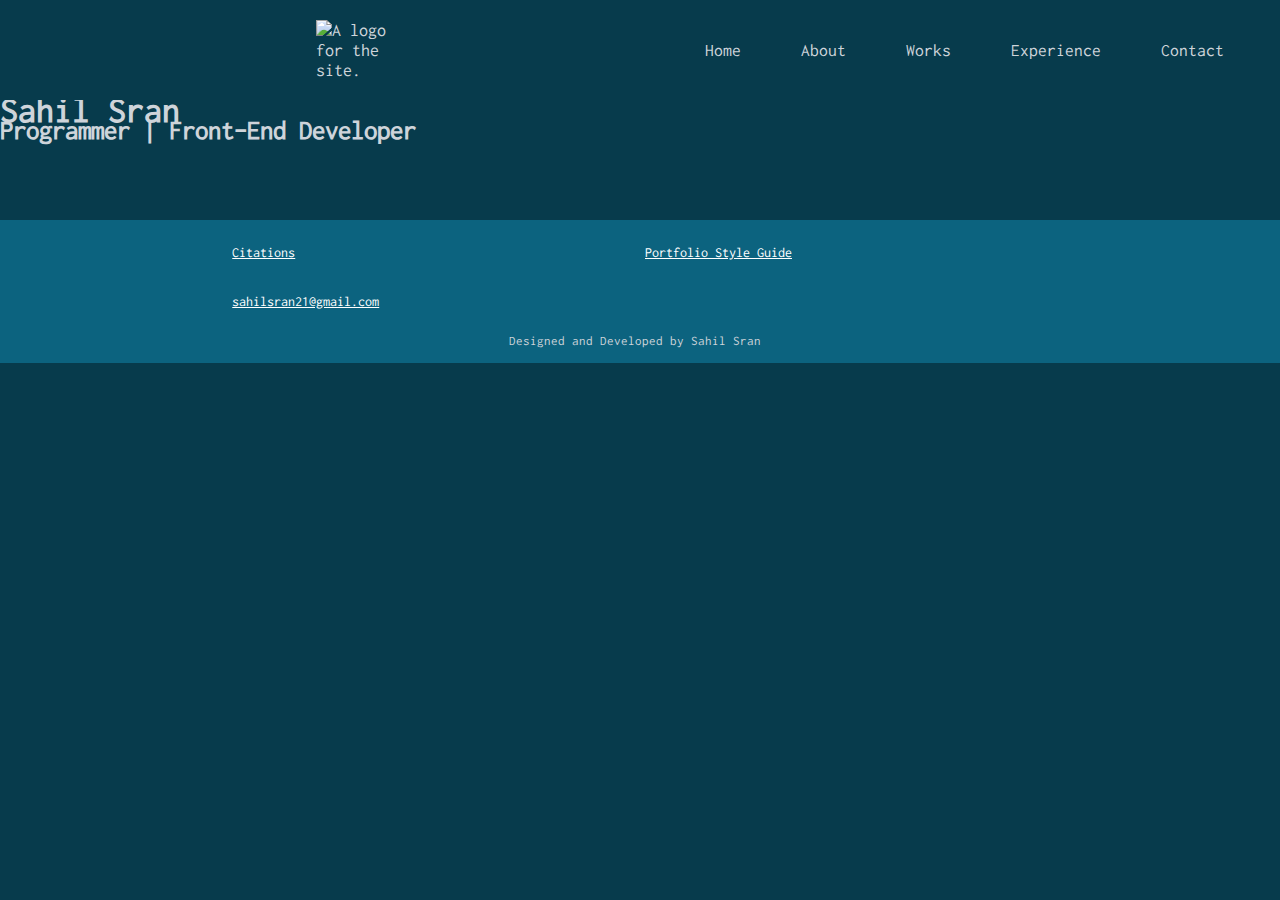
==== index.html @ 40b0546f "Commit of Dec 19 - Starting State" ====
<!DOCTYPE html>
<html>

<head>
  <meta name="viewport" content="width=device-width, initial-scale=1.0">
  <meta charset="utf-8">
  <title> Sahil Sran's Programming Portfolio </title>
  <link href="css/Programming_Portfolio.css" rel="stylesheet">

  <link rel="stylesheet" href="https://unpkg.com/aos@next/dist/aos.css"/>
  <link rel="stylesheet" href="https://use.fontawesome.com/releases/v5.7.2/css/all.css" integrity="sha384-fnmOCqbTlWIlj8LyTjo7mOUStjsKC4pOpQbqyi7RrhN7udi9RwhKkMHpvLbHG9Sr" crossorigin="anonymous">
  <link rel="stylesheet" href="main.css">
</head>

<script src="https://ajax.googleapis.com/ajax/libs/jquery/3.3.1/jquery.min.js"></script>
<script src="https://unpkg.com/aos@next/dist/aos.js"></script>
<script src="main.js"></script>

<body>


<!-- TITLE AND NAVIGATION SECTION -->
<header>
          <div class = "menu-toggler">
            <div class = "bar_half_start"> </div>
            <div class = "bar"> </div>
            <div class = "bar_half_end"> </div>
          </div>

          <img src = "img/site_logo.png" alt="A logo for the site." class="logo">
              <nav class ="top_navigation">
                  <ul class= "navigation_bar">
                      <li> <a href="index.html">Home</a> </li>
                      <li> <a href="#about">About</a> </li>
                      <li> <a href="#works">Works</a> </li>
                      <li> <a href="#experience">Experience</a> </li>
                      <li> <a href="#contact">Contact</a> </li>
                  </ul>
              </nav>
</header>

<div class = "landing_text">
  <h1> Sahil Sran <h1>
  <h2> Programmer | Front-End Developer <h6>
</div>







</header>
<div class = "top_space"> </div>










<!-- FOOTER ELEMENT -->
<footer>
    <div class = "footer_row">
        <div class = "footer_column">
            <p> <a href="pages/citations.html"> Citations </a></p>
        </div>

        <div class = "footer_column">
            <p> <a href="pages/Portfolio_Style_Guide.html"> Portfolio Style Guide </a></p>
        </div>

        <div class = "footer_column">
            <p> <a href="pages/feedback.html"> sahilsran21@gmail.com </a></p>
        </div>
    </div>

    <p class = "copyright"> <a href= "https://github.com/Sahilsran21/IAT-339-Portfolio-Project.git"> Designed and Developed by Sahil Sran </a></p>
</footer>



<!--JAVASCRIPT LINK--->
      <!--*Note: Javascript link must be placed at bottom of html file within body property--->
<script type="text/javascript" src="js/script.js"> </script>


</body>
---- css/Programming_Portfolio.css ----
/*
  PROGRAMMING PORTFOLIO STYLING
*/

/*--------------------------------------------------------------------------------*/
/*--------------------------------------------------------------------------------*/

/* GENERAL STYLING */

*{
  padding: 0;
  margin: 0;
  box-sizing: border-box;
  text-decoration: none;
  list-style: none;
  color: var(--color_primary);
}

@font-face {
  font-family:"Inconsolata";
  src: url("../fonts/Inconsolata.otf") format("opentype");
  font-weight: normal;
  font-style: normal;
}

@font-face {
  font-family:"Noto-Sans-Regular";
  src: url("../fonts/NotoSans-Regular.ttf") format("truetype");
  font-weight: normal;
  font-style: normal;
}

body {
  --color_primary: #ced4da;
  --color_secondary: #0c637f;
  --color_hover: #1dd3b0;
  --color_button: #166379;
  --color_page_background: #073b4c;
  --color_white: #FFFFFF;

  font-size: 18px;
  line-height: 20px;
  font-family: 'Inconsolata', serif;
  background-color: var(--color_page_background);
}

code {
  padding: 0.5rem;
  display: block;
}

.top_space{
  padding-top: 80px;
}

.small_top_space{
  padding-top: 50px;
}

.medium_top_space{
  padding-top: 110px;
}

.bottom_space{
  padding-top: 80px;
}






/*--------------------------------------------------------------------------------*/
/*--------------------------------------------------------------------------------*/

/* TITLE ELEMENTS */

/* CSS format from "Ecommerce Product Page Design" tutorial by GeekProbin */
.portfolio_title_large
.portfolio_title_medium
.portfolio_title_small{
  padding: 0.6rem 0;
  text-transform: capitalize;
  font-family: 'Noto-Sans-Regular';
}

.portfolio_title_large{
  font-size: 2.5rem;
  font-weight: 700;
  text-align: center;
  opacity: 0.9;
}

.portfolio_title_medium {
  text-align: center;
}

.portfolio_title_small {
  font-weight: 100;
  font-size: 1.5rem;
  line-height: 1.8rem;
  text-align: center;
}

.portfolio_text_light {
  font-size: 1rem;
  font-weight: 500;
  line-height: 1.5;
  opacity: 0.7;
  margin: 0.2rem 0;
  text-align: center;
}











/*--------------------------------------------------------------------------------*/
/*--------------------------------------------------------------------------------*/

/* STYLE GUIDE SPECIFIC STYLING */

.element {
  margin-top: 4rem;
}



/*--------------------------------------------------------------------------------*/
/*--------------------------------------------------------------------------------*/

/* COLOUR AND FONT SECTION STYLING */

.colour_labels {
  font-size: 16px;
  line-height: 20px;
  text-align: center;
  color: var(--color_primary);
}

.primary_color_square {
  height: 220px;
  width: 220px;
  background-color: var(--color_primary);
  margin: auto;
}

.hover_color_square {
  height: 220px;
  width: 220px;
  background-color: var(--color_hover);
  margin: auto;
}

.background_color_square {
  height: 220px;
  width: 220px;
  border: 2px solid var(--color_primary);
  background-color: var(--color_page_background);
  margin: auto;
}

.inconsolata_sample_font{
  font-size: 18px;
  line-height: 60px;
  font-family: 'Inconsolata', serif;
}

.noto_sans_regular_sample_font{
  font-size: 18px;
  line-height: 60px;
  font-family: 'Noto-Sans-Regular', sans-serif;
}





/*---------------------------------------------------------------------------------*/

.colour_palette_container {   /* Used "HOW TO - Responsive Form" tutorial from W3schools */
  padding-top: 20px;
  margin: auto;
  border: 1px solid var(--color_page_background);
  border-radius: 5px;
  font: 12px 'Noto-Sans-Regular', sans-serif;
  overflow: hidden;
  width: 100%;
  background: var(--color_page_background);
}

/* Column grids for font and colour
   Used "How to Create an Image Grid Gallery" tutorial from dcode. */
.colour_palette_grid {
  --gap: 30px;
  --col_count: 3;
  --row_height: 250px;

  box-sizing: border-box;
  padding: var(--gap);

  display: grid;
  grid-template-columns: repeat(var(--col_count), 1fr);
  grid-auto-rows: var(--row_height);
  gap: var(--gap);
}

.colour_palette_grid_element {
  width: 100%;
  height: 100%;
  object-fit: cover;
}





/*---------------------------------------------------------------------------------*/

.portfolio_font_container {
  padding-left: 10px;
  padding-top: 20px;
  margin: auto;
  border: 1px solid var(--color_page_background);
  border-radius: 5px;
  font: 16px 'Noto-Sans-Regular', sans-serif;
  overflow: hidden;
  width: 900px;
  text-align: center;
  background: var(--color_page_background);
}

.portfolio_font_grid {
  --gap: 20px;
  --col_count: 2;
  --row_height: 100px;

  box-sizing: border-box;
  padding: var(--gap);

  display: grid;
  grid-template-columns: repeat(var(--col_count), 1fr);
  grid-auto-rows: var(--row_height);
  gap: var(--gap);
}

.porfolio_font_grid_element {
  width: 100%;
  height: 100%;
  object-fit: cover;
}






/*--------------------------------------------------------------------------------*/
/*--------------------------------------------------------------------------------*/

/* NAVIGATION HEADER */

header{
  position: relative;
  width: 100%;
  top: 0;
  right: 0;
  z-index: 1000;
  display: flex;
  align-items: center;
  justify-content: space-between;
  background: var(--color_page_background);   /* Changed background property in header to add colour to entire header element */
  padding: 28px 12%;
  transition: all .50s ease;
}

.header{
  height: 100vh;
  width: 100%;
  padding: 0 0%;
  position: relative;
}

nav{
  font-weight: 600;
  display: flex;
  align-items: center;
  justify-content: space-between;
}

.logo{
  display: flex;
  align-items: right;
  width: 70px;
}

.logo i{
  color: var(--color_primary);
  font-size: 28px;
  margin-right: 3px;
}

.logo span{
  color: var(--color_primary);
  font-size: 1.7rem;
  font-weight: 600;
}

.navigation_bar{
  display: flex;
}

.navigation_bar li{
  display: inline-block;
}

.navigation_bar li a{
  color: var(--color_primary);
  font-size: 1.1rem;
  font-weight: 500;
  padding: 5px 0;
  margin: 0px 30px;
  box-shadow: inset 0 0 0 0 var(--color_button);
  border-top-right-radius: 25%;
  border-bottom-left-radius: 25%;
  transition: color .3s ease-in-out, box-shadow .3s ease-in-out;
  position: relative;
}

.navigation_bar a:hover{
  box-shadow: inset 0 -50px 0 0 var(--color_hover);   /* Sliding transition referenced from 6 creative ideas for CSS Link Hover */
  border-top-right-radius: 25%;
  border-bottom-left-radius: 25%;
  color: var(--color_primary);
}

.main{
  display: flex;
  align-items: center;
}

/* Problem identified - hamburger_menu_icon as a ID can only be referenced once per page. As of now, it is
   only functional on Home Page */
#hamburger_menu_icon{
  font-size: 50px;
  color: var(--color_primary);
  cursor: pointer;
  z-index: 10001;
  display: none;
}





@media (max-width: 1280px){
  header{
    padding: 20px 2%;
    transition: 0.4s;
  }
  .navigation_bar a{
    padding: 5px 0;
    margin: 0px 20px;
  }
}

@media (max-width: 600px){
  #hamburger_menu_icon{
    display: block;
  }
  .navigation_bar{
    position: absolute;
    top: 100%;
    right: -100%;
    width: 200px;
    height: 26vh;
    background: linear-gradient(to right, var(--color_page_background), var(--color_white));
    display: flex;
    flex-direction: column;
    justify-content: flex-start;
    border-radius: 10px;
    transition: all .50s ease;
  }
  .navigation_bar li a{
    display: block;
    margin: 15px 0;
    padding: 0px 18px;
    transition: all .50s ease;
    font-size:`18px;
    width: 90px;
  }
  .navigation_bar li a:hover{
    border-radius: 0%;
  }
  .navigation_bar li a.active{
    border-radius: 0%;
  }
  .navigation_bar.open{
    right: 2%;
  }
}







/*--------------------------------------------------------------------------------*/
/*--------------------------------------------------------------------------------*/

/* WEBSITE FOOTER */

footer{
    width: 100vw;
    margin-left: calc(50% - 50vw);
    margin-bottom: calc(25% - 50vh);
    position: bottom;
    bottom: 0;
    background: var(--color_secondary);
    color: var(--color_page_background);
    padding: 15px 10px 30px 0px;
    font-size: 13px;
    line-height: 15px;
}

.footer_row{
    width: 65%;
    margin: auto;
    display: flex;
    flex-wrap: wrap;
    align-items: flex-start;
    justify-content: space-between;
}

.footer_column{
    flex-basis: 33%;
    padding: 10px;
}

.footer_column h3{
  width: fit-content;
  margin-bottom: 30px;
  position: relative;
  font-size: 19px;
}

.footer_column p{
  list-style: none;
  margin-bottom: 14px;
  font-size: 14px;
  max-width: 200px;   /*Controls the 1st paragraph so it balances white space with the rest of the elements*/
  color: var(--color_white);
}

.footer_column p a{
  text-decoration: underline;
  color: var(--color_white);
}

.footer_column p:hover a {
  color: var(--color_hover);
}

.footer_column form{
  padding-bottom: 5px;
  display: flex;
  align-items: center;
  justify-content: space-between;
  margin-bottom: 50px;
}

.footer_column form .far{
  font-size: 18px;
  margin-right: 10px;
}

.footer_column form input{
  width: 100%;
  background: transparent;
  border: 0;
  outline: none;
  font-size: 14px;
}

.footer_column form button{
  background: transparent;
  border: 0;
  outline: none;
  cursor: pointer;
}

.footer_column form button .fas{
  font-size: 16px;
  color: var(--color_white);
}

.footer_column .footer_contact a{
  text-decoration: none;
  font-size: 16px;
  color: var(--color_white);
}

.footer_column .footer_contact:hover a{
  color: var(--color_hover);
}

.footer_column p a{
  text-decoration: underline;
  color: var(--color_white);
}

.footer_column p:hover a {
  color: var(--color_hover);
}


.copyright{
  text-align: center;
  margin-bottom: -15px;
}



@media screen and (max-width: 1380px) {
  .footer_column{
      flex-basis: 50%;
  }
}

@media screen and (max-width: 1100px) {
  .footer_column{
      flex-basis: 80%;
  }
}

@media screen and (max-width: 650px) {
  footer{
      bottom: unset;
  }
  .footer_column{
      flex-basis: 100%;
  }
}












/*--------------------------------------------------------------------------------*/
/*--------------------------------------------------------------------------------*/

/* ABOUT ME PAGE */

















/*--------------------------------------------------------------------------------*/
/*--------------------------------------------------------------------------------*/

/* WORKS PAGE */

.works_title{
  font-size: 50px;
  font-weight: 500;
  line-height: 1.5;
  margin-top: 0;
  text-align: center;
}

.works_bottom_space{
  padding-bottom: 40px;
}

.works_imagelink_description{
    background: transparent;
    width: 350px;
    cursor: pointer;
    border: none;
    transition: all 0.6s ease;

    color: var(--color_white);
    text-shadow: 1px 1px 3px var(--color_primary);
    font-size: 35px;
    font-weight: bold;
    line-height: 40px;
    position: absolute;
    top: 35%;
    left: 50%;
    -webkit-transform: translate(-50%, -50%);
    -ms-transform: translate(-50%, -50%);
    transform: translate(-50%, -50%);
    text-align: center;
}

.works_imagelink_description:hover{
    opacity: 1;
}







@media screen and (max-width: 1380px) {
  .works_imagelink_description{
    width: 300px;
    font-size: 28px;
    line-height: 30px;
  }
}

@media screen and (max-width: 1100px) {
  .works_imagelink_description{
    width: 250px;
    font-size: 23px;
    line-height: 30px;
  }
}

@media screen and (max-width: 650px) {
  .works_imagelink_description{
    width: 300px;
    font-size: 23px;
    line-height: 35px;
  }
}










/*--------------------------------------------------------------------------------*/
/*--------------------------------------------------------------------------------*/

/* PROJECT PAGE */

.project_1_content{
  display:grid;
  grid-template-columns: repeat(2,1fr);
  column-gap: 7rem;
  align-items: center;
  padding: 0 5rem;
}

.project_1_image_content{
  position: relative;
  width: 570px;
  height: auto;
  /* border: 6px solid var(--color_page_background); */
}

.project_1_image{
  width: 550px;
  height: auto;
  position: relative;
}

.project_1_banner_image{
    width: 92vw;
    margin-left: calc(50% - 46vw);
    margin-top: calc(25% - 51vh);
    height: 92vh;
    position: relative;
    z-index: -100;
}

.project_1_image_textBox{
  position: absolute;
  bottom: -20%;
  right: -1rem;
  padding: 0.7rem;
  max-width: 600px;
  width: 100%;
  border: 6px solid var(--color_page_background);
  background-color: var(--color_white);
}

/* Spacing change for Figure 1 text box since it's contents take up only 1 line */
.project_1_figure_1_image_textBox{
  position: absolute;
  bottom: -17%;
  right: -1rem;
  padding: 0.7rem;
  max-width: 400px;
  width: 100%;
  border: 6px solid var(--color_page_background);
  background-color: var(--color_white);
}

.project_1_image_textBox .project_1_description .project_1_image_description{
  text-align: left;
}

.project_1_title{
  color: var(--color_primary);
  font-weight: 100;
  font-size: 1.5rem;
  line-height: 1.8rem;
  padding-bottom: 30px;
  text-align: center;
}
.project_1_header_title{
  position: absolute;
  text-align: center;
  line-height: 70px;
  font-size: 3rem;
  font-weight: 700;
  left: 50%;
  top: 60%;
  width: 90%;
  transform: translate(-50%, -50%);
  padding: 1.3rem 0;
  max-width: 900px;
  text-shadow: 0px 0px 15px var(--color_primary);
  color: var(--color_white);
}

.project_1_description{
  font-size: 16px;
  font-weight: 500;
  line-height: 1.8rem;
  margin: 0px 0;
}

.project_1_image_description{
  font-size: 12px;
  font-weight: 500;
  line-height: 1.5rem;
  margin: 0px 0;
}

.project_1_top_space{
  padding-top: 140px;
}

.project_1_bottom_space{
  padding-bottom: 200px;
}

.project_1_intro_section_bottom_space{
  padding-bottom: 160px;
}






/*--------------------------------------------------------------------------------*/
/*--------------------------------------------------------------------------------*/

/* REFERENCES LIST */

.references_list_backdrop{
  width: 100vw;
  margin-left: calc(50% - 50vw);
  height: 130vh;
  background-image: linear-gradient(rgba(0,0,0,0.1), var(--color_button)), url(../img/Shiba_Ending.png);
  background-position: center;
  background-size: cover;
  display: flex;
  align-items: center;
  justify-content: center;
}

.references_list{
  max-width: 1400px;
  color: var(color_white);
}

.references_list h2{
  margin-top: 0px;
  margin-bottom: 40px;
}

.references_list h3{
  margin-top: 50px;
  margin-bottom: 20px;
  font-size: 25px;
}

.references_list ul li{
  list-style: none;
  margin-bottom: 14px;
  font-size: 14px;
  margin-left: 50px;
  color: var(color_white);
}

.references_list ul li a{
  text-decoration: underline;
}
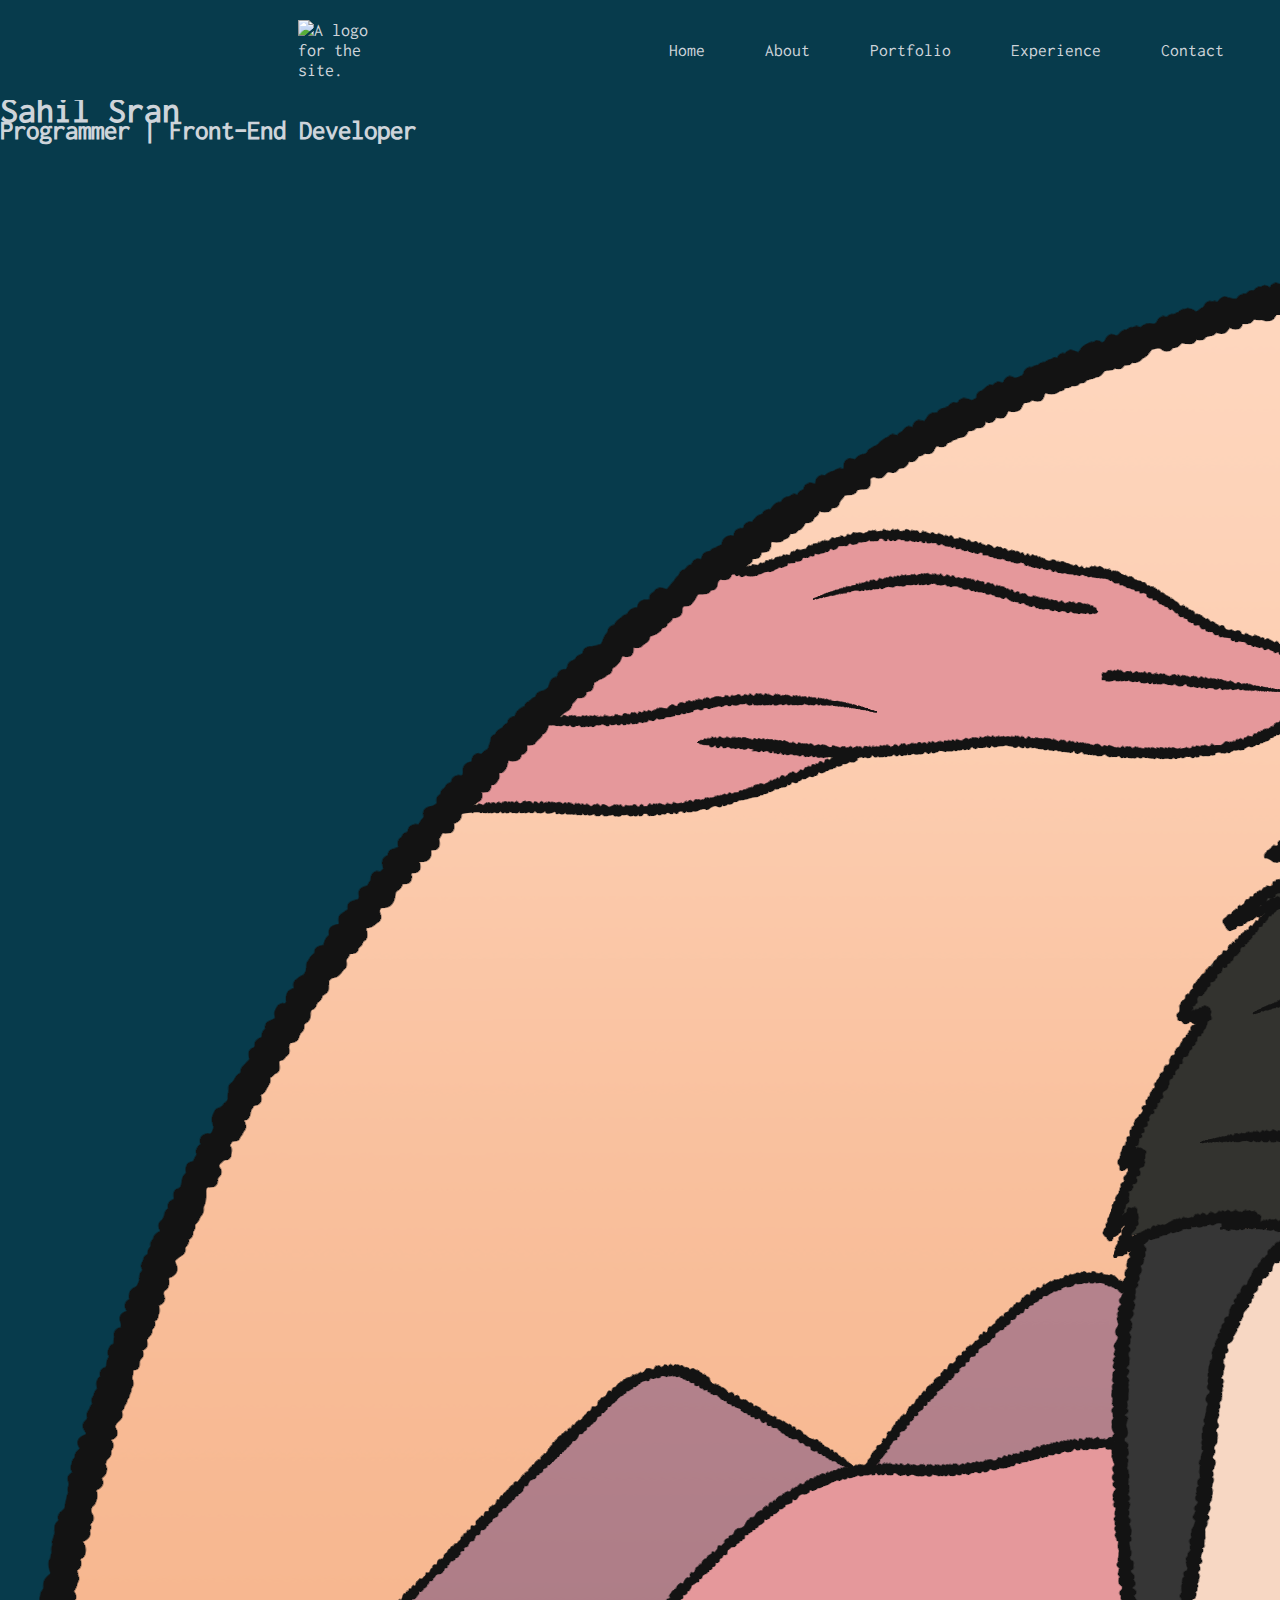
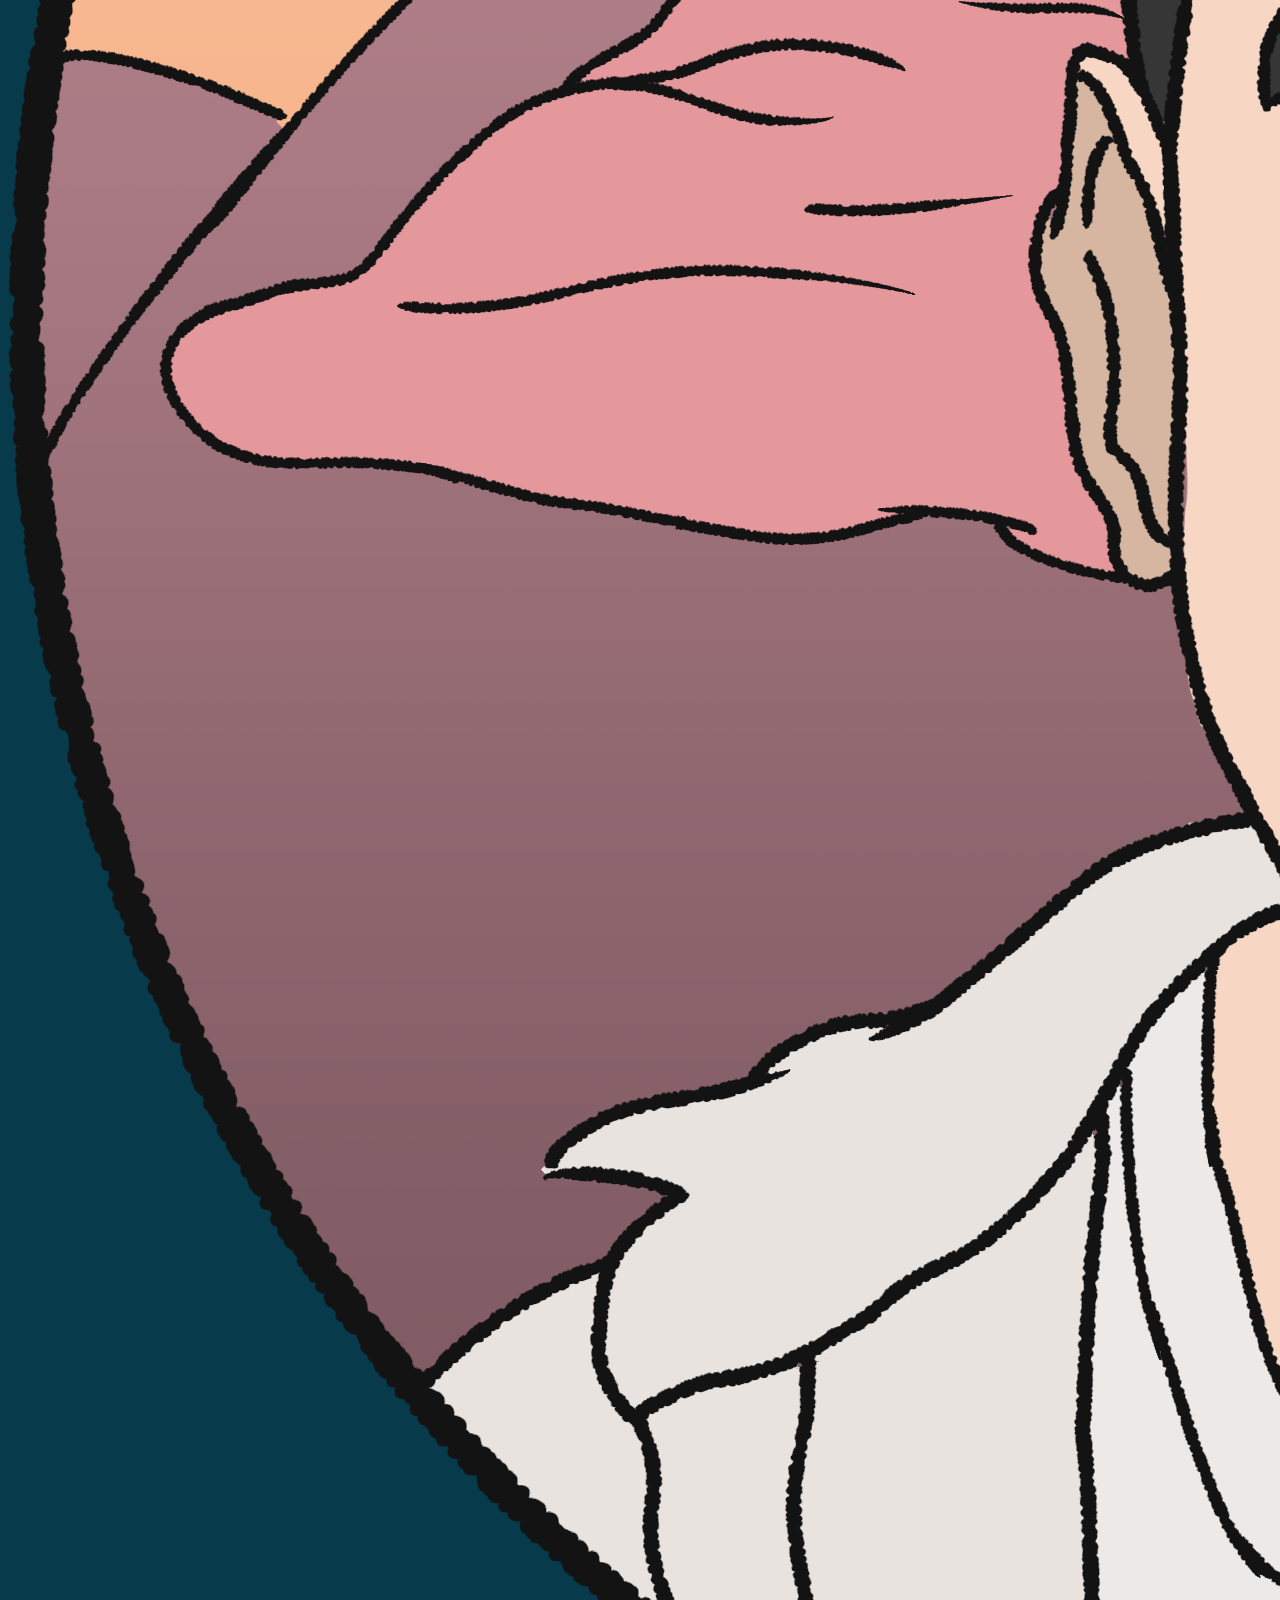
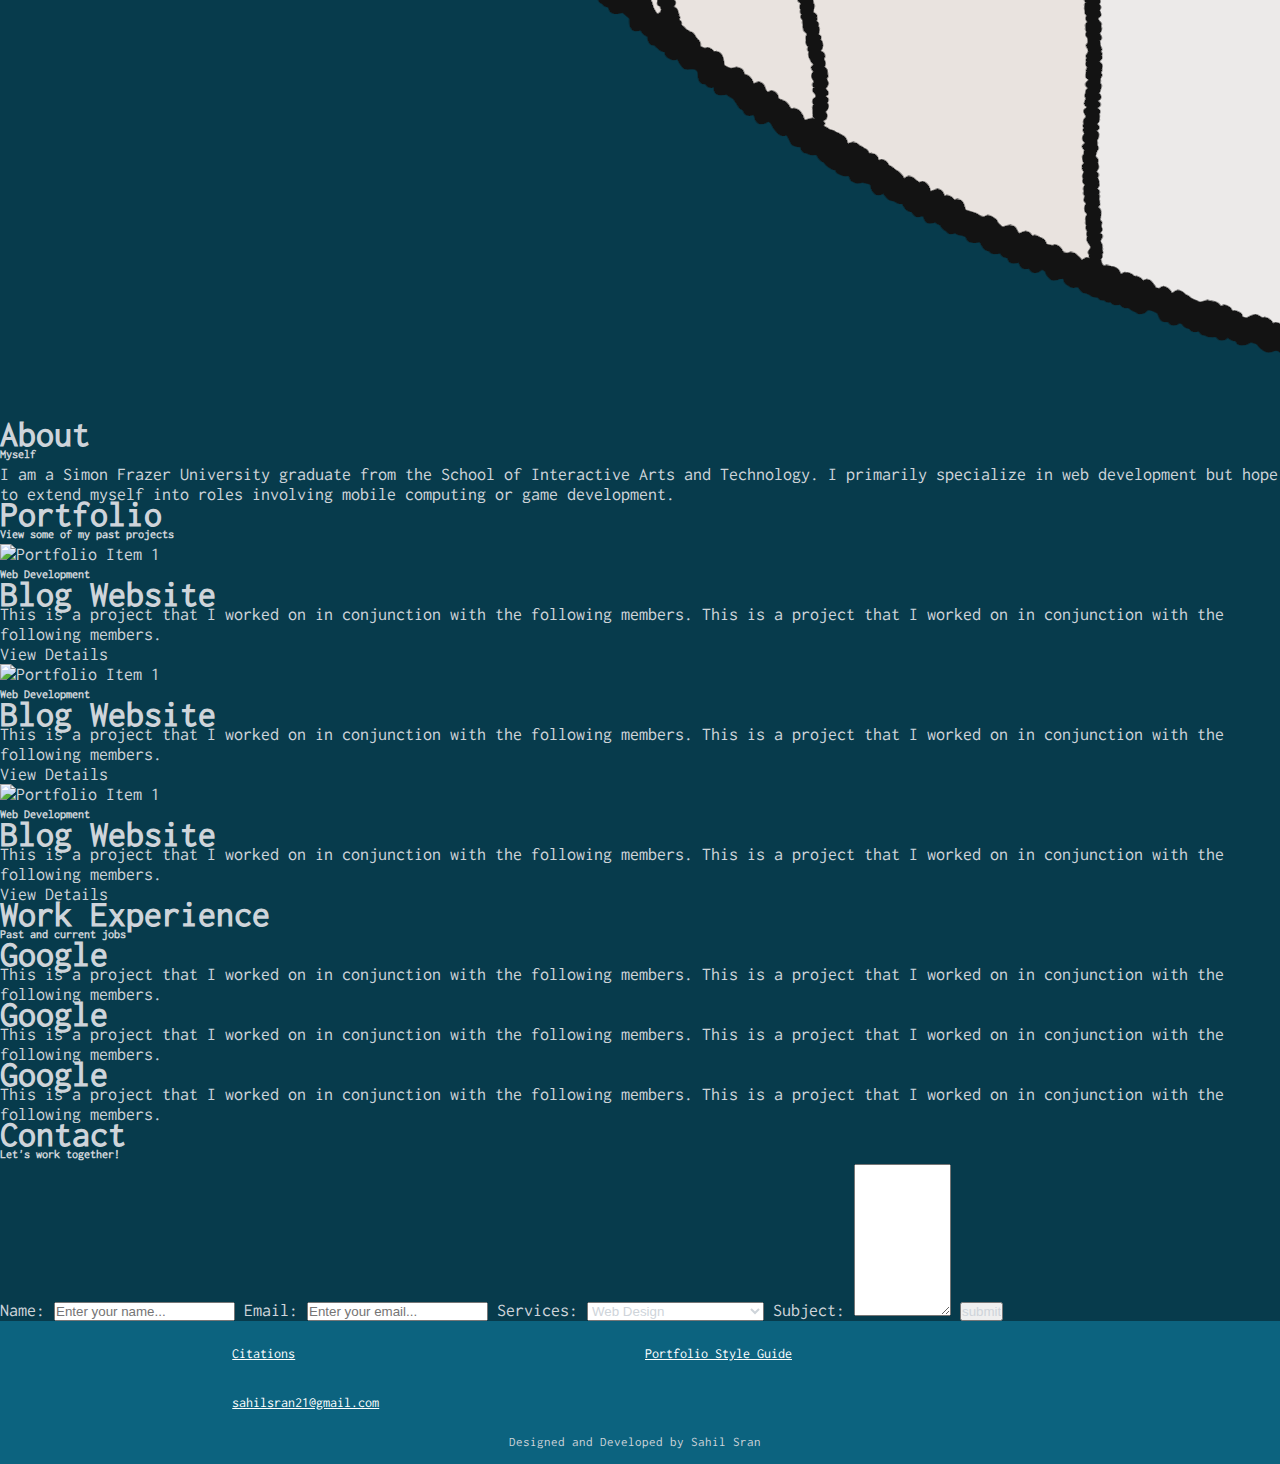
==== commit c902beef: "Commit of Dec 19 (2) - HTML Semantics" ====
--- a/index.html
+++ b/index.html
@@ -12,12 +12,8 @@
   <link rel="stylesheet" href="main.css">
 </head>
 
-<script src="https://ajax.googleapis.com/ajax/libs/jquery/3.3.1/jquery.min.js"></script>
-<script src="https://unpkg.com/aos@next/dist/aos.js"></script>
-<script src="main.js"></script>
 
 <body>
-
 
 <!-- TITLE AND NAVIGATION SECTION -->
 <header>
@@ -32,7 +28,7 @@
                   <ul class= "navigation_bar">
                       <li> <a href="index.html">Home</a> </li>
                       <li> <a href="#about">About</a> </li>
-                      <li> <a href="#works">Works</a> </li>
+                      <li> <a href="#portfolio">Portfolio</a> </li>
                       <li> <a href="#experience">Experience</a> </li>
                       <li> <a href="#contact">Contact</a> </li>
                   </ul>
@@ -44,20 +40,173 @@
   <h2> Programmer | Front-End Developer <h6>
 </div>
 
-
-
-
-
-
-
-</header>
 <div class = "top_space"> </div>
 
 
 
 
 
-
+<!-- ABOUT SECTION -->
+<section class="about_section" id="about">
+    <div class = "about_container">
+        <div class = "profile_img">
+            <img src = "img/profile.png" alt"Profile Image">
+        </div>
+
+        <div class = "about_details">
+            <div class = "about_heading">
+                <h1> About </h1>
+                <h6> Myself </h6>
+            </div>
+                <p> I am a Simon Frazer University graduate from the School of Interactive Arts and Technology. I
+                    primarily specialize in web development but hope to extend myself into roles involving mobile
+                    computing or game development.
+                </p>
+        </div>
+
+          <div class = "about_social_media">
+                <ul class = "about_navigation_list"
+                    <li> <a href="#" class = "icon_link" <i class "fab fa-facebook-square"> </a> </li>
+                    <li> <a href="#" class = "icon_link" <i class "fab fa-twitter-square"> </a> </li>
+                    <li> <a href="#" class = "icon_link" <i class "fab fa-dribbble-square"> </a> </li>
+                </ul>
+          </div>
+    </div>
+</section>
+
+
+
+
+
+<!-- PORTFOLIO SECTION -->
+<section class = "portfolio_section" id="portfolio">
+  <div class = "portfolio_container">
+      <div class = "portfolio_heading">
+          <h1>Portfolio</h1>
+          <h6>View some of my past projects</h6>
+      </div>
+
+
+      <div class = "portfolio_item">
+          <div class = "portfolio_img">
+              <img src = "img/portfolio_item_1.png" alt="Portfolio Item 1">
+          </div>
+          <div class ="portfolio_description">
+              <h6> Web Development <h6>
+              <h1> Blog Website </h1>
+                  <p> This is a project that I worked on in conjunction with the following members.
+                      This is a project that I worked on in conjunction with the following members.
+                  </p>
+                  <a href="#" class="cta"> View Details </a>
+          </div>
+      </div>
+
+
+      <div class = "portfolio_item">
+          <div class = "portfolio_img">
+              <img src = "img/portfolio_item_2.png" alt="Portfolio Item 1">
+          </div>
+          <div class ="portfolio_description">
+              <h6> Web Development <h6>
+              <h1> Blog Website </h1>
+                  <p> This is a project that I worked on in conjunction with the following members.
+                      This is a project that I worked on in conjunction with the following members.
+                  </p>
+                  <a href="#" class="cta"> View Details </a>
+          </div>
+      </div>
+
+
+      <div class = "portfolio_item">
+          <div class = "portfolio_img">
+              <img src = "img/portfolio_item_3.png" alt="Portfolio Item 1">
+          </div>
+          <div class ="portfolio_description">
+              <h6> Web Development <h6>
+              <h1> Blog Website </h1>
+                  <p> This is a project that I worked on in conjunction with the following members.
+                      This is a project that I worked on in conjunction with the following members.
+                  </p>
+                  <a href="#" class="cta"> View Details </a>
+          </div>
+      </div>
+
+
+  </div>
+</section>
+
+
+
+
+
+
+
+
+<!-- EXPERIENCE SECTION -->
+<section class = "experience_section" id="experience">
+  <div class = "experience_container">
+      <div class = "experience_heading">
+          <h1>Work Experience</h1>
+          <h6>Past and current jobs</h6>
+      </div>
+
+      <div class = experience_timeline>
+          <ul>
+              <li class ="experience_date" data-date ="2011 - Present">
+                   <h1> Google </h1>
+                       <p> This is a project that I worked on in conjunction with the following members.
+                           This is a project that I worked on in conjunction with the following members.
+                       </p>
+              </li>
+
+
+              <li class ="experience_date" data-date ="2011 - Present">
+                   <h1> Google </h1>
+                       <p> This is a project that I worked on in conjunction with the following members.
+                           This is a project that I worked on in conjunction with the following members.
+                       </p>
+              </li>
+
+
+              <li class ="experience_date" data-date ="2011 - Present">
+                   <h1> Google </h1>
+                       <p> This is a project that I worked on in conjunction with the following members.
+                           This is a project that I worked on in conjunction with the following members.
+                       </p>
+              </li>
+          </ul>
+      </div>
+  </div>
+</section>
+
+
+
+
+<!-- CONTACT ELEMENT -->
+<section class = "contact_section" id="contact">
+  <div class = "contact_container">
+      <div class = "contact_heading">
+          <h1>Contact</h1>
+          <h6>Let's work together!</h6>
+      </div>
+
+      <form action "">
+        <label for ="name"> Name: </label>
+          <input type = "text" id="name" name="name" placeholder= "Enter your name..." required>
+        <label for ="email"> Email: </label>
+          <input type = "email" id="email" name="email" placeholder= "Enter your email..." required>
+        <label for ="service"> Services: </label>
+          <select name="services" id="service">
+            <option value= ""> Web Design </option>
+            <option value= ""> Web Development </option>
+            <option value= ""> Web Design/Development </option>
+          </select>
+        <label for ="subject"> Subject: </label>
+          <textarea name = "subject" id = "subject" cols="10" rows="10"> </textarea>
+            <input type = "submit" value="submit">
+      </form>
+  </div>
+</section>
 
 
 
@@ -87,5 +236,9 @@
       <!--*Note: Javascript link must be placed at bottom of html file within body property--->
 <script type="text/javascript" src="js/script.js"> </script>
 
+<script src="https://ajax.googleapis.com/ajax/libs/jquery/3.3.1/jquery.min.js"></script>
+<script src="https://unpkg.com/aos@next/dist/aos.js"></script>
+<script src="main.js"></script>
+
 
 </body>
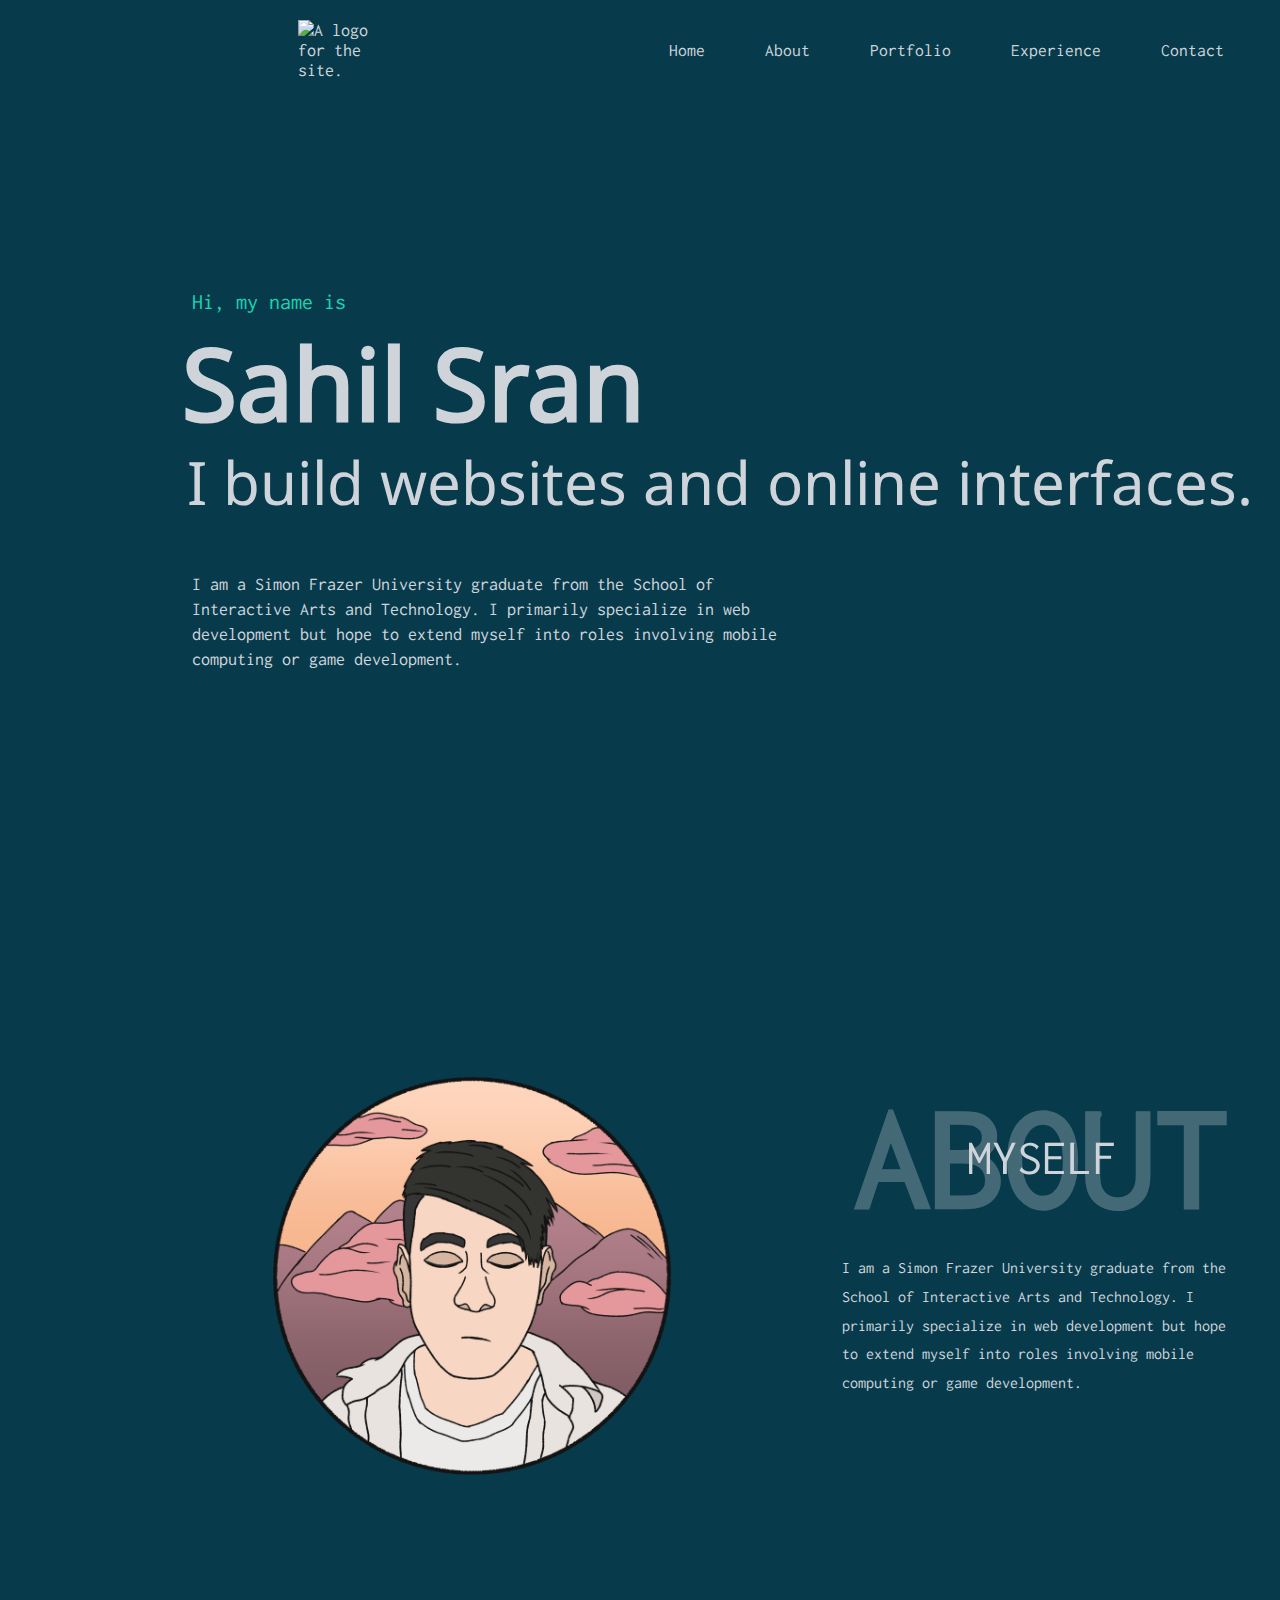
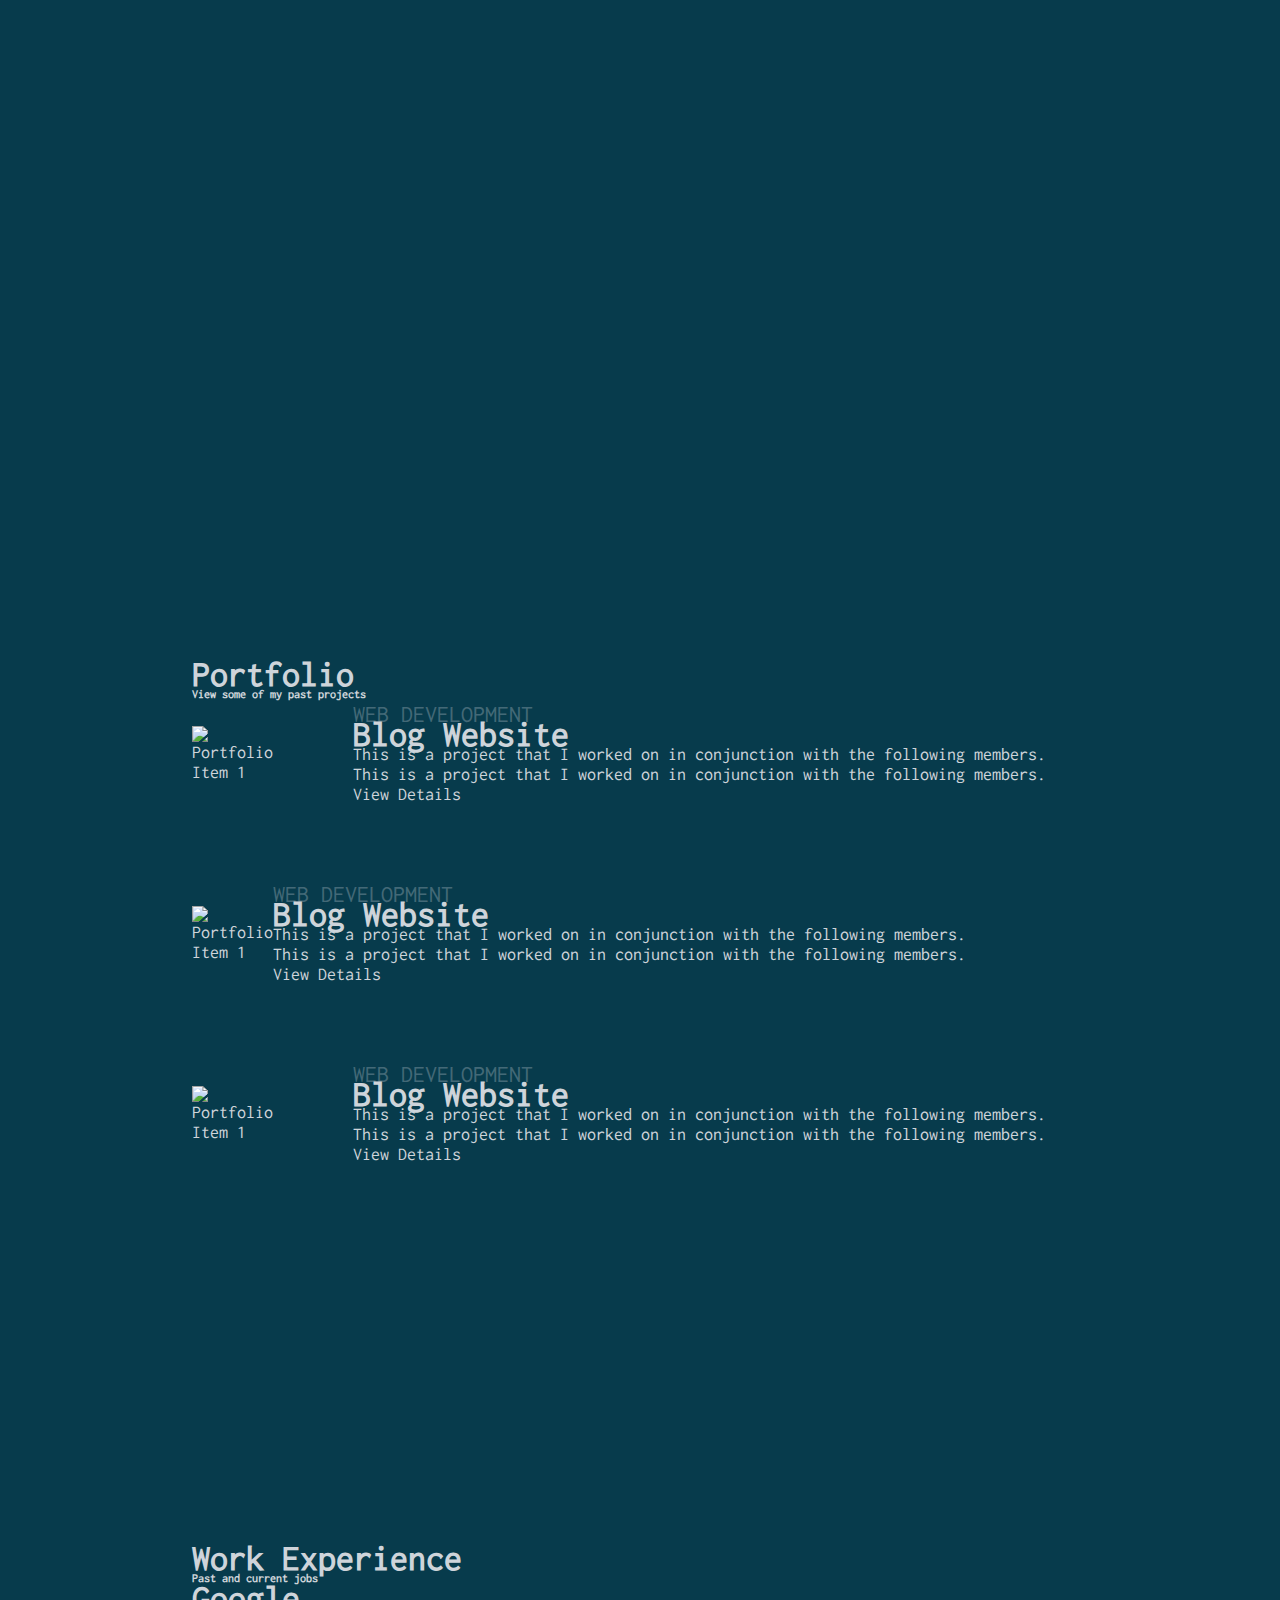
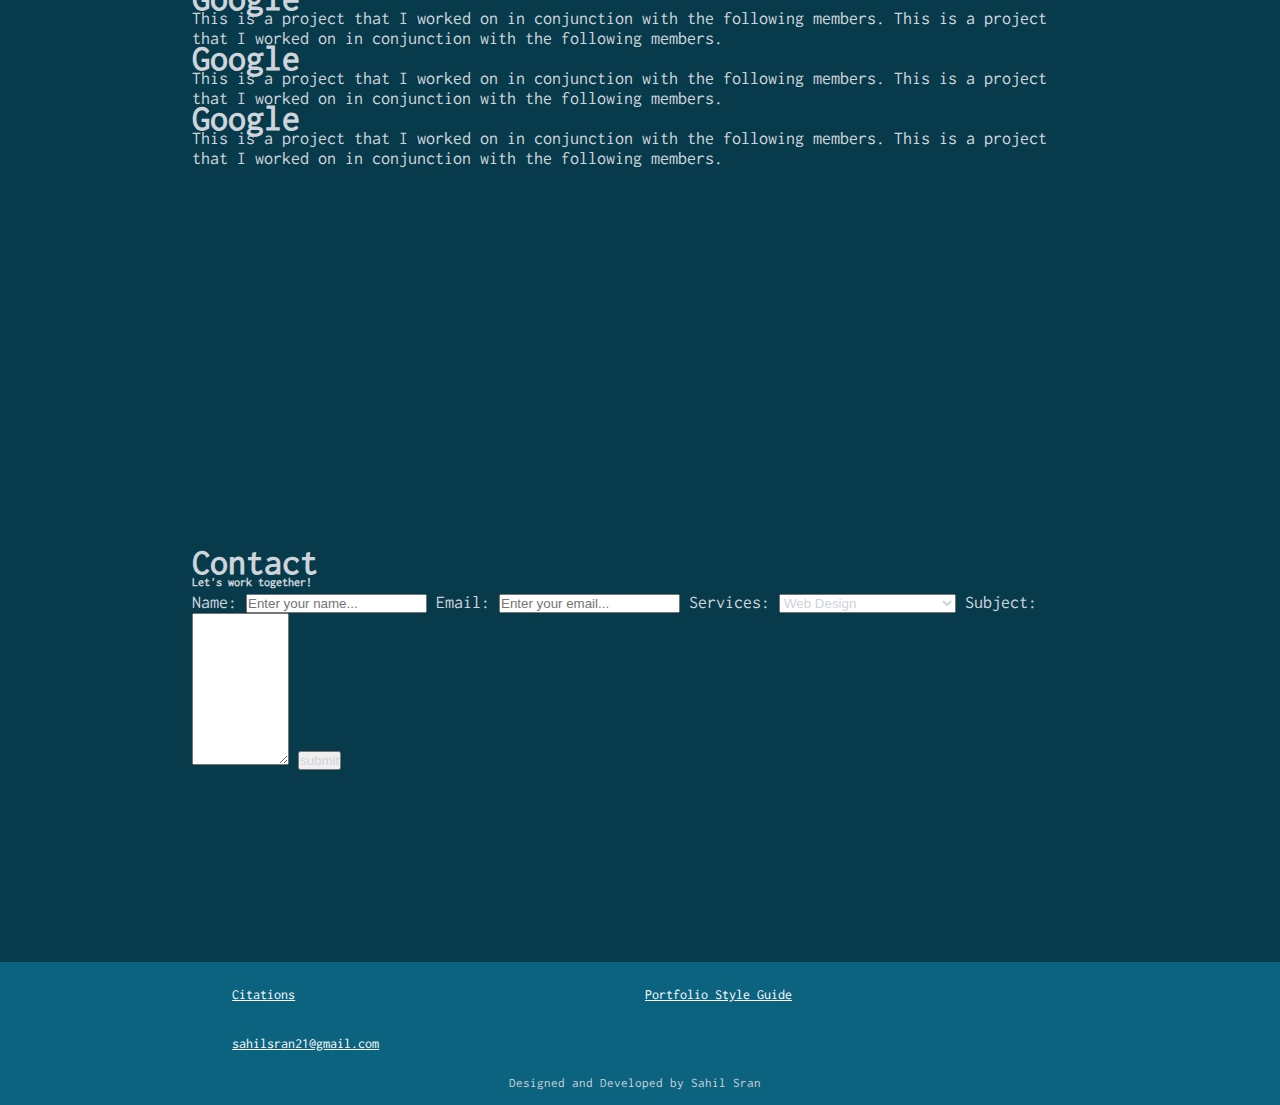
==== commit eaa8fedc: "Commit of Dec 20 - Home Page & About Page Progress" ====
--- a/index.html
+++ b/index.html
@@ -35,12 +35,26 @@
               </nav>
 </header>
 
-<div class = "landing_text">
-  <h1> Sahil Sran <h1>
-  <h2> Programmer | Front-End Developer <h6>
-</div>
+
+
+<!-- ABOUT SECTION -->
+<section class="home_section" id="home">
+    <div class = "home_container">
+      <p class = "home_title_1"> Hi, my name is </p>
+      <h1 class = "home_title_2"> Sahil Sran </h1>
+      <h1 class = "home_title_3"> I build websites and online interfaces. </h1>
+
+      <p class = "home_description"> I am a Simon Frazer University graduate from the School of Interactive
+                                     Arts and Technology. I primarily specialize in web development but hope
+                                     to extend myself into roles involving mobile computing or game
+                                     development. </p>
+    </div>
+</section>
 
 <div class = "top_space"> </div>
+
+
+
 
 
 
@@ -48,31 +62,29 @@
 
 <!-- ABOUT SECTION -->
 <section class="about_section" id="about">
-    <div class = "about_container">
-        <div class = "profile_img">
-            <img src = "img/profile.png" alt"Profile Image">
-        </div>
-
-        <div class = "about_details">
-            <div class = "about_heading">
+    <div class = "about_content">
+        <div class = "about_img_content">
+            <img src = "img/profile.png" alt"Profile Image" class="about_profile_image">
+        </div>
+
+        <div class = "about_text_content">
+            <div class = "about_title">
                 <h1> About </h1>
                 <h6> Myself </h6>
             </div>
+            <div class = "about_description">
                 <p> I am a Simon Frazer University graduate from the School of Interactive Arts and Technology. I
                     primarily specialize in web development but hope to extend myself into roles involving mobile
                     computing or game development.
                 </p>
-        </div>
-
-          <div class = "about_social_media">
-                <ul class = "about_navigation_list"
-                    <li> <a href="#" class = "icon_link" <i class "fab fa-facebook-square"> </a> </li>
-                    <li> <a href="#" class = "icon_link" <i class "fab fa-twitter-square"> </a> </li>
-                    <li> <a href="#" class = "icon_link" <i class "fab fa-dribbble-square"> </a> </li>
-                </ul>
-          </div>
+            </div>
+        </div>
     </div>
 </section>
+
+<div class = "top_space"> </div>
+
+
 
 
 
@@ -88,7 +100,7 @@
 
 
       <div class = "portfolio_item">
-          <div class = "portfolio_img">
+          <div class = "portfolio_img has_margin_right">
               <img src = "img/portfolio_item_1.png" alt="Portfolio Item 1">
           </div>
           <div class ="portfolio_description">
@@ -106,7 +118,7 @@
           <div class = "portfolio_img">
               <img src = "img/portfolio_item_2.png" alt="Portfolio Item 1">
           </div>
-          <div class ="portfolio_description">
+          <div class ="portfolio_description has_margin_right">
               <h6> Web Development <h6>
               <h1> Blog Website </h1>
                   <p> This is a project that I worked on in conjunction with the following members.
@@ -118,7 +130,7 @@
 
 
       <div class = "portfolio_item">
-          <div class = "portfolio_img">
+          <div class = "portfolio_img has_margin_right">
               <img src = "img/portfolio_item_3.png" alt="Portfolio Item 1">
           </div>
           <div class ="portfolio_description">
--- a/css/Programming_Portfolio.css
+++ b/css/Programming_Portfolio.css
@@ -31,12 +31,14 @@
 }
 
 body {
-  --color_primary: #ced4da;
-  --color_secondary: #0c637f;
-  --color_hover: #1dd3b0;
-  --color_button: #166379;
-  --color_page_background: #073b4c;
+  --color_primary: #ced4da;             /* Light Grey */
+  --color_secondary: #1dd3b0;           /* Mint Green */
+  --color_page_background: #073b4c;     /* Midnight Blue */
+  --color_page_background_2: #0c637f;   /* Lighter Midnight Blue */
   --color_white: #FFFFFF;
+
+  width: 100%;
+  height: 100%;
 
   font-size: 18px;
   line-height: 20px;
@@ -44,25 +46,87 @@
   background-color: var(--color_page_background);
 }
 
+section{
+  padding: 12rem;
+}
+
 code {
   padding: 0.5rem;
   display: block;
 }
 
+img{
+  width: 100%;
+}
+
 .top_space{
-  padding-top: 80px;
-}
-
-.small_top_space{
-  padding-top: 50px;
-}
-
-.medium_top_space{
-  padding-top: 110px;
+  padding-top: 400px;
 }
 
 .bottom_space{
   padding-top: 80px;
+}
+
+
+
+
+
+
+/*--------------------------------------------------------------------------------*/
+/*--------------------------------------------------------------------------------*/
+
+/* REUSABLE ELEMENTS */
+.container{
+  width: 90%;
+  max-width: 120rem;
+  height: 100%;
+  margin: 0 auto;
+  position: relative;
+}
+
+.section_heading{
+  text-align: center;
+  margin-bottom: 10rem;
+}
+
+.section_heading h1{
+  font-size: 3.5rem;
+  color: rgba(255,255,255,0.3);
+  text-transform: uppercase;
+  font-weight: 300;
+  position: relative;
+  margin-bottom: 1rem;
+}
+
+.section_heading h1::before,
+.section_heading h1::after{
+  content: '';
+  position: absolute;
+  bottom: -.5rem;
+  left: 50%;
+  transform: translateX(-50%);
+  background-color: rgba(255,255,255,0.75);
+}
+
+.section_heading h1::before{
+  width: 10rem;
+  height: 3px;
+  border-radius: .8rem;
+}
+
+.section_heading h1::after{
+  width: 1.5rem;
+  height: 1.5rem;
+  border-radius: 100%;
+}
+
+.section_heading h6{
+  font-size: 1.6rem;
+  font-weight: 300;
+}
+
+.has_margin_right{
+  margin-right: 5rem;
 }
 
 
@@ -154,7 +218,7 @@
 .hover_color_square {
   height: 220px;
   width: 220px;
-  background-color: var(--color_hover);
+  background-color: var(--color_secondary);
   margin: auto;
 }
 
@@ -271,7 +335,6 @@
   width: 100%;
   top: 0;
   right: 0;
-  z-index: 1000;
   display: flex;
   align-items: center;
   justify-content: space-between;
@@ -334,7 +397,7 @@
 }
 
 .navigation_bar a:hover{
-  box-shadow: inset 0 -50px 0 0 var(--color_hover);   /* Sliding transition referenced from 6 creative ideas for CSS Link Hover */
+  box-shadow: inset 0 -50px 0 0 var(--color_secondary);   /* Sliding transition referenced from 6 creative ideas for CSS Link Hover */
   border-top-right-radius: 25%;
   border-bottom-left-radius: 25%;
   color: var(--color_primary);
@@ -354,6 +417,8 @@
   z-index: 10001;
   display: none;
 }
+
+
 
 
 
@@ -412,246 +477,158 @@
 
 
 
-/*--------------------------------------------------------------------------------*/
-/*--------------------------------------------------------------------------------*/
-
-/* WEBSITE FOOTER */
-
-footer{
-    width: 100vw;
-    margin-left: calc(50% - 50vw);
-    margin-bottom: calc(25% - 50vh);
-    position: bottom;
-    bottom: 0;
-    background: var(--color_secondary);
-    color: var(--color_page_background);
-    padding: 15px 10px 30px 0px;
-    font-size: 13px;
-    line-height: 15px;
-}
-
-.footer_row{
-    width: 65%;
-    margin: auto;
-    display: flex;
-    flex-wrap: wrap;
-    align-items: flex-start;
-    justify-content: space-between;
-}
-
-.footer_column{
-    flex-basis: 33%;
-    padding: 10px;
-}
-
-.footer_column h3{
-  width: fit-content;
-  margin-bottom: 30px;
-  position: relative;
-  font-size: 19px;
-}
-
-.footer_column p{
-  list-style: none;
-  margin-bottom: 14px;
-  font-size: 14px;
-  max-width: 200px;   /*Controls the 1st paragraph so it balances white space with the rest of the elements*/
-  color: var(--color_white);
-}
-
-.footer_column p a{
-  text-decoration: underline;
-  color: var(--color_white);
-}
-
-.footer_column p:hover a {
-  color: var(--color_hover);
-}
-
-.footer_column form{
-  padding-bottom: 5px;
+
+
+
+
+
+
+
+
+/*--------------------------------------------------------------------------------*/
+/*--------------------------------------------------------------------------------*/
+
+/* HOME PAGE */
+
+.home_container{
+  position: absolute;
+  text-align: left;
+}
+
+.home_title_1{
+  font-size: 22px;
+  padding-bottom: 60px;
+  color: var(--color_secondary);
+}
+
+.home_title_2{
+  font-size: 100px;
+  font-family: 'Noto-Sans-Regular';
+  color: var(--color_primary);
+  user-select: none;
+  margin-left: -10px;
+  padding-bottom: 80px;
+}
+
+.home_title_3{
+  font-size: 60px;
+  font-weight: 300;
+  font-family: 'Noto-Sans-Regular';
+  color: var(--color_primary);
+  margin-left: -5px;
+  padding-bottom: 80px;
+}
+
+.home_description{
+  font-size: 18px;
+  line-height: 25px;
+  font-weight: 300;
+  width: 600px;
+  color: var(--color_primary);
+}
+
+
+
+
+
+
+
+
+
+
+
+
+
+/*--------------------------------------------------------------------------------*/
+/*--------------------------------------------------------------------------------*/
+
+/* ABOUT ME PAGE */
+
+.about_content{
+  display: grid;
+  grid-template-columns: repeat(2,1fr);
+  column-gap: 0;
+  align-items: center;
+  padding: 0 5rem;
+}
+
+.about_img_content{
+  position: relative;
+  width: 570px;
+  height: auto;
+}
+
+.about_profile_image{
+  width: 400px;
+  height: auto;
+  position: relative;
+}
+
+.about_text_content{
+  position: relative;
+  width: 400px;
+  height: auto;
+}
+
+.about_title{
+  text-align: center;
+  text-transform: uppercase;
+  line-height: 0;
+  margin-bottom: 6rem;
+}
+.about_title h1{
+  font-size: 150px;
+  opacity: .3;
+}
+.about_title h6{
+  font-size: 50px;
+  font-weight: 300;
+}
+
+.about_description{
+  font-size: 16px;
+  font-weight: 500;
+  line-height: 1.8rem;
+  margin: 0px 0;
+}
+
+
+
+
+
+
+/*--------------------------------------------------------------------------------*/
+/*--------------------------------------------------------------------------------*/
+
+/* PORTFOLIO SECTION */
+
+.portfolio_item{
   display: flex;
   align-items: center;
-  justify-content: space-between;
-  margin-bottom: 50px;
-}
-
-.footer_column form .far{
-  font-size: 18px;
-  margin-right: 10px;
-}
-
-.footer_column form input{
-  width: 100%;
-  background: transparent;
-  border: 0;
-  outline: none;
-  font-size: 14px;
-}
-
-.footer_column form button{
-  background: transparent;
-  border: 0;
-  outline: none;
-  cursor: pointer;
-}
-
-.footer_column form button .fas{
-  font-size: 16px;
-  color: var(--color_white);
-}
-
-.footer_column .footer_contact a{
-  text-decoration: none;
-  font-size: 16px;
-  color: var(--color_white);
-}
-
-.footer_column .footer_contact:hover a{
-  color: var(--color_hover);
-}
-
-.footer_column p a{
-  text-decoration: underline;
-  color: var(--color_white);
-}
-
-.footer_column p:hover a {
-  color: var(--color_hover);
-}
-
-
-.copyright{
-  text-align: center;
-  margin-bottom: -15px;
-}
-
-
-
-@media screen and (max-width: 1380px) {
-  .footer_column{
-      flex-basis: 50%;
-  }
-}
-
-@media screen and (max-width: 1100px) {
-  .footer_column{
-      flex-basis: 80%;
-  }
-}
-
-@media screen and (max-width: 650px) {
-  footer{
-      bottom: unset;
-  }
-  .footer_column{
-      flex-basis: 100%;
-  }
-}
-
-
-
-
-
-
-
-
-
-
-
-
-/*--------------------------------------------------------------------------------*/
-/*--------------------------------------------------------------------------------*/
-
-/* ABOUT ME PAGE */
-
-
-
-
-
-
-
-
-
-
-
-
-
-
-
-
-
-/*--------------------------------------------------------------------------------*/
-/*--------------------------------------------------------------------------------*/
-
-/* WORKS PAGE */
-
-.works_title{
-  font-size: 50px;
-  font-weight: 500;
-  line-height: 1.5;
-  margin-top: 0;
-  text-align: center;
-}
-
-.works_bottom_space{
-  padding-bottom: 40px;
-}
-
-.works_imagelink_description{
-    background: transparent;
-    width: 350px;
-    cursor: pointer;
-    border: none;
-    transition: all 0.6s ease;
-
-    color: var(--color_white);
-    text-shadow: 1px 1px 3px var(--color_primary);
-    font-size: 35px;
-    font-weight: bold;
-    line-height: 40px;
-    position: absolute;
-    top: 35%;
-    left: 50%;
-    -webkit-transform: translate(-50%, -50%);
-    -ms-transform: translate(-50%, -50%);
-    transform: translate(-50%, -50%);
-    text-align: center;
-}
-
-.works_imagelink_description:hover{
-    opacity: 1;
-}
-
-
-
-
-
-
-
-@media screen and (max-width: 1380px) {
-  .works_imagelink_description{
-    width: 300px;
-    font-size: 28px;
-    line-height: 30px;
-  }
-}
-
-@media screen and (max-width: 1100px) {
-  .works_imagelink_description{
-    width: 250px;
-    font-size: 23px;
-    line-height: 30px;
-  }
-}
-
-@media screen and (max-width: 650px) {
-  .works_imagelink_description{
-    width: 300px;
-    font-size: 23px;
-    line-height: 35px;
-  }
-}
+  justify-content: center;
+  margin-bottom: 5rem;
+}
+
+.portfolio_item:last-child{
+  margin-bottom: 0;
+}
+
+.portfolio_img{
+  width: 50rem;
+  flex: 1;
+}
+
+.portfolio_description{
+}
+
+.portfolio_description h6{
+  font-size: 1.5rem;
+  text-transform: uppercase;
+  font-weight: 300;
+  opacity: 0.3;
+}
+
+
 
 
 
@@ -823,3 +800,151 @@
 .references_list ul li a{
   text-decoration: underline;
 }
+
+
+
+
+
+
+
+
+
+
+
+
+/*--------------------------------------------------------------------------------*/
+/*--------------------------------------------------------------------------------*/
+
+/* WEBSITE FOOTER */
+
+footer{
+    width: 100vw;
+    margin-left: calc(50% - 50vw);
+    margin-bottom: calc(25% - 50vh);
+    position: bottom;
+    bottom: 0;
+    background: var(--color_page_background_2);
+    color: var(--color_page_background);
+    padding: 15px 10px 30px 0px;
+    font-size: 13px;
+    line-height: 15px;
+}
+
+.footer_row{
+    width: 65%;
+    margin: auto;
+    display: flex;
+    flex-wrap: wrap;
+    align-items: flex-start;
+    justify-content: space-between;
+}
+
+.footer_column{
+    flex-basis: 33%;
+    padding: 10px;
+}
+
+.footer_column h3{
+  width: fit-content;
+  margin-bottom: 30px;
+  position: relative;
+  font-size: 19px;
+}
+
+.footer_column p{
+  list-style: none;
+  margin-bottom: 14px;
+  font-size: 14px;
+  max-width: 200px;   /*Controls the 1st paragraph so it balances white space with the rest of the elements*/
+  color: var(--color_white);
+}
+
+.footer_column p a{
+  text-decoration: underline;
+  color: var(--color_white);
+}
+
+.footer_column p:hover a {
+  color: var(--color_secondary);
+}
+
+.footer_column form{
+  padding-bottom: 5px;
+  display: flex;
+  align-items: center;
+  justify-content: space-between;
+  margin-bottom: 50px;
+}
+
+.footer_column form .far{
+  font-size: 18px;
+  margin-right: 10px;
+}
+
+.footer_column form input{
+  width: 100%;
+  background: transparent;
+  border: 0;
+  outline: none;
+  font-size: 14px;
+}
+
+.footer_column form button{
+  background: transparent;
+  border: 0;
+  outline: none;
+  cursor: pointer;
+}
+
+.footer_column form button .fas{
+  font-size: 16px;
+  color: var(--color_white);
+}
+
+.footer_column .footer_contact a{
+  text-decoration: none;
+  font-size: 16px;
+  color: var(--color_white);
+}
+
+.footer_column .footer_contact:hover a{
+  color: var(--color_secondary);
+}
+
+.footer_column p a{
+  text-decoration: underline;
+  color: var(--color_white);
+}
+
+.footer_column p:hover a {
+  color: var(--color_secondary);
+}
+
+
+.copyright{
+  text-align: center;
+  margin-bottom: -15px;
+}
+
+
+
+@media screen and (max-width: 1380px) {
+  .footer_column{
+      flex-basis: 50%;
+  }
+}
+
+@media screen and (max-width: 1100px) {
+  .footer_column{
+      flex-basis: 80%;
+  }
+}
+
+@media screen and (max-width: 650px) {
+  footer{
+      bottom: unset;
+  }
+  .footer_column{
+      flex-basis: 100%;
+  }
+}
